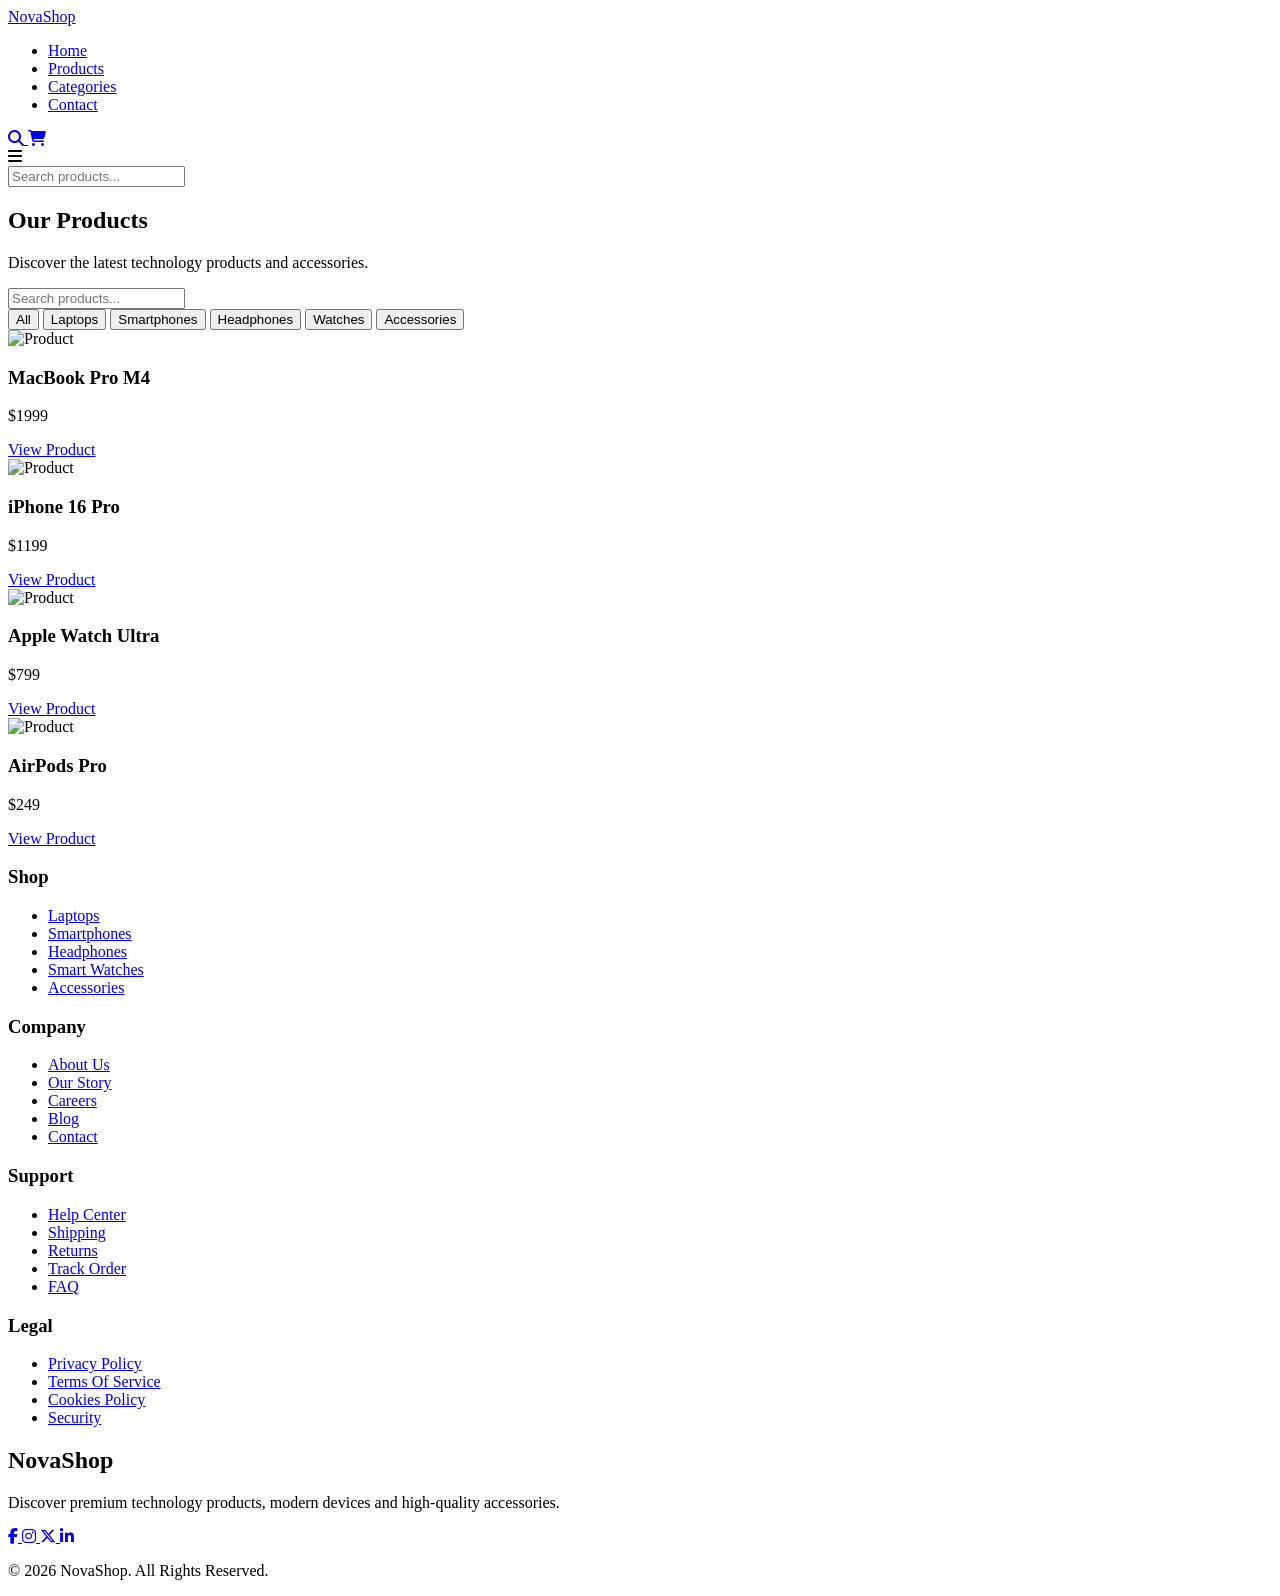
==== products.html @ c41ba429 "add page products" ====
<!DOCTYPE html>
<html lang="en">

<head>

    <meta charset="UTF-8">

    <meta name="viewport" content="width=device-width, initial-scale=1.0">

    <title>NovaShop | Premium Tech Store</title>

    <!-- Google Font -->

    <link rel="preconnect" href="https://fonts.googleapis.com">

    <link rel="preconnect" href="https://fonts.gstatic.com" crossorigin>

    <link href="https://fonts.googleapis.com/css2?family=Poppins:wght@300;400;500;600;700;800&display=swap" rel="stylesheet">

    <!-- Font Awesome -->

    <link rel="stylesheet" href="https://cdnjs.cloudflare.com/ajax/libs/font-awesome/6.7.2/css/all.min.css">

    <!-- Main CSS -->

    <link rel="stylesheet" href="assets/css/style.css">
    <link rel="stylesheet" href="assets/css/responsive.css">
    <link rel="stylesheet" href="assets/css/products.css">

</head>

<body>

    <header>

        

        <nav class="navbar container">

            <a href="index.html" class="logo">
                NovaShop
            </a>

            <!-- Desktop Navigation -->

            <ul class="nav-links">

                <li>
                    <a href="index.html">Home</a>
                </li>

                <li>
                    <a href="products.html">Products</a>
                </li>

                <li>
                    <a href="#">Categories</a>
                </li>

                <li>
                    <a href="#">Contact</a>
                </li>

                

            </ul>

            <!-- Desktop Icons -->

           <div class="nav-actions">

                <div class="nav-icons">

                    <a href="#" class="search-toggle">
                        <i class="fa-solid fa-magnifying-glass"></i>
                    </a>
                    
                    <a href="cart.html">
                        <i class="fa-solid fa-cart-shopping"></i>
                    </a>
                    
                    <div class="menu-toggle">
                        <i class="fa-solid fa-bars"></i>
                    </div>
                    
                </div>
            </div>

        </nav>

        <div class="search-box ">

            <input id="search-input" type="text" placeholder="Search products...">

        </div>

    </header>

    <div class="overlay"></div>



    <section class="page-banner">

        <div class="container">

            <h1>Our Products</h1>

            <p>
                Discover the latest technology products and accessories.
            </p>

        </div>

    </section>

    <section class="products-page">

        <div class="container">

            <div class="products-toolbar">

                <input
                    type="text"
                    placeholder="Search products...">

                <div class="category-filters">

                    <button class="active">All</button>

                    <button>Laptops</button>

                    <button>Smartphones</button>

                    <button>Headphones</button>

                    <button>Watches</button>

                    <button>Accessories</button>

                </div>

            </div>

            <div class="products-grid">

                <div class="product-card">

                    <img src="https://placehold.co/600x500" alt="Product">

                    <div class="product-info">

                        <h3>MacBook Pro M4</h3>

                        <p>$1999</p>

                        <a href="product-details.html" class="btn">
                            View Product
                        </a>

                    </div>

                </div>

                <div class="product-card">

                    <img src="https://placehold.co/600x500" alt="Product">

                    <div class="product-info">

                        <h3>iPhone 16 Pro</h3>

                        <p>$1199</p>

                        <a href="product-details.html" class="btn">
                            View Product
                        </a>

                    </div>

                </div>

                <div class="product-card">

                    <img src="https://placehold.co/600x500" alt="Product">

                    <div class="product-info">

                        <h3>Apple Watch Ultra</h3>

                        <p>$799</p>

                        <a href="product-details.html" class="btn">
                            View Product
                        </a>

                    </div>

                </div>

                <div class="product-card">

                    <img src="https://placehold.co/600x500" alt="Product">

                    <div class="product-info">

                        <h3>AirPods Pro</h3>

                        <p>$249</p>

                        <a href="product-details.html" class="btn">
                            View Product
                        </a>

                    </div>

                </div>

            </div>

        </div>

    </section>





    





    <footer class="footer">

        <div class="container">

            <div class="footer-container">

                <div class="footer-column">

                    <h3>Shop</h3>

                    <ul>

                        <li><a href="#">Laptops</a></li>

                        <li><a href="#">Smartphones</a></li>

                        <li><a href="#">Headphones</a></li>

                        <li><a href="#">Smart Watches</a></li>

                        <li><a href="#">Accessories</a></li>

                    </ul>

                </div>

                <div class="footer-column">

                    <h3>Company</h3>

                    <ul>

                        <li><a href="about.html">About Us</a></li>

                        <li><a href="#">Our Story</a></li>

                        <li><a href="#">Careers</a></li>

                        <li><a href="#">Blog</a></li>

                        <li><a href="contact.html">Contact</a></li>

                    </ul>

                </div>

                <div class="footer-column">

                    <h3>Support</h3>

                    <ul>

                        <li><a href="#">Help Center</a></li>

                        <li><a href="#">Shipping</a></li>

                        <li><a href="#">Returns</a></li>

                        <li><a href="#">Track Order</a></li>

                        <li><a href="#">FAQ</a></li>

                    </ul>

                </div>

                <div class="footer-column">

                    <h3>Legal</h3>

                    <ul>

                        <li><a href="#">Privacy Policy</a></li>

                        <li><a href="#">Terms Of Service</a></li>

                        <li><a href="#">Cookies Policy</a></li>

                        <li><a href="#">Security</a></li>

                    </ul>

                </div>

                <div class="footer-column footer-brand">

                    <h2>NovaShop</h2>

                    <p>
                        Discover premium technology products,
                        modern devices and high-quality accessories.
                    </p>

                    <div class="social-icons">

                        <a href="#">
                            <i class="fa-brands fa-facebook-f"></i>
                        </a>

                        <a href="#">
                            <i class="fa-brands fa-instagram"></i>
                        </a>

                        <a href="#">
                            <i class="fa-brands fa-x-twitter"></i>
                        </a>

                        <a href="#">
                            <i class="fa-brands fa-linkedin-in"></i>
                        </a>

                    </div>

                </div>

            </div>

            <div class="footer-bottom">

                <p>
                    © 2026 NovaShop. All Rights Reserved.
                </p>

            </div>

        </div>

    </footer>

    <script src="assets/js/main.js"></script>
</body>

</html>
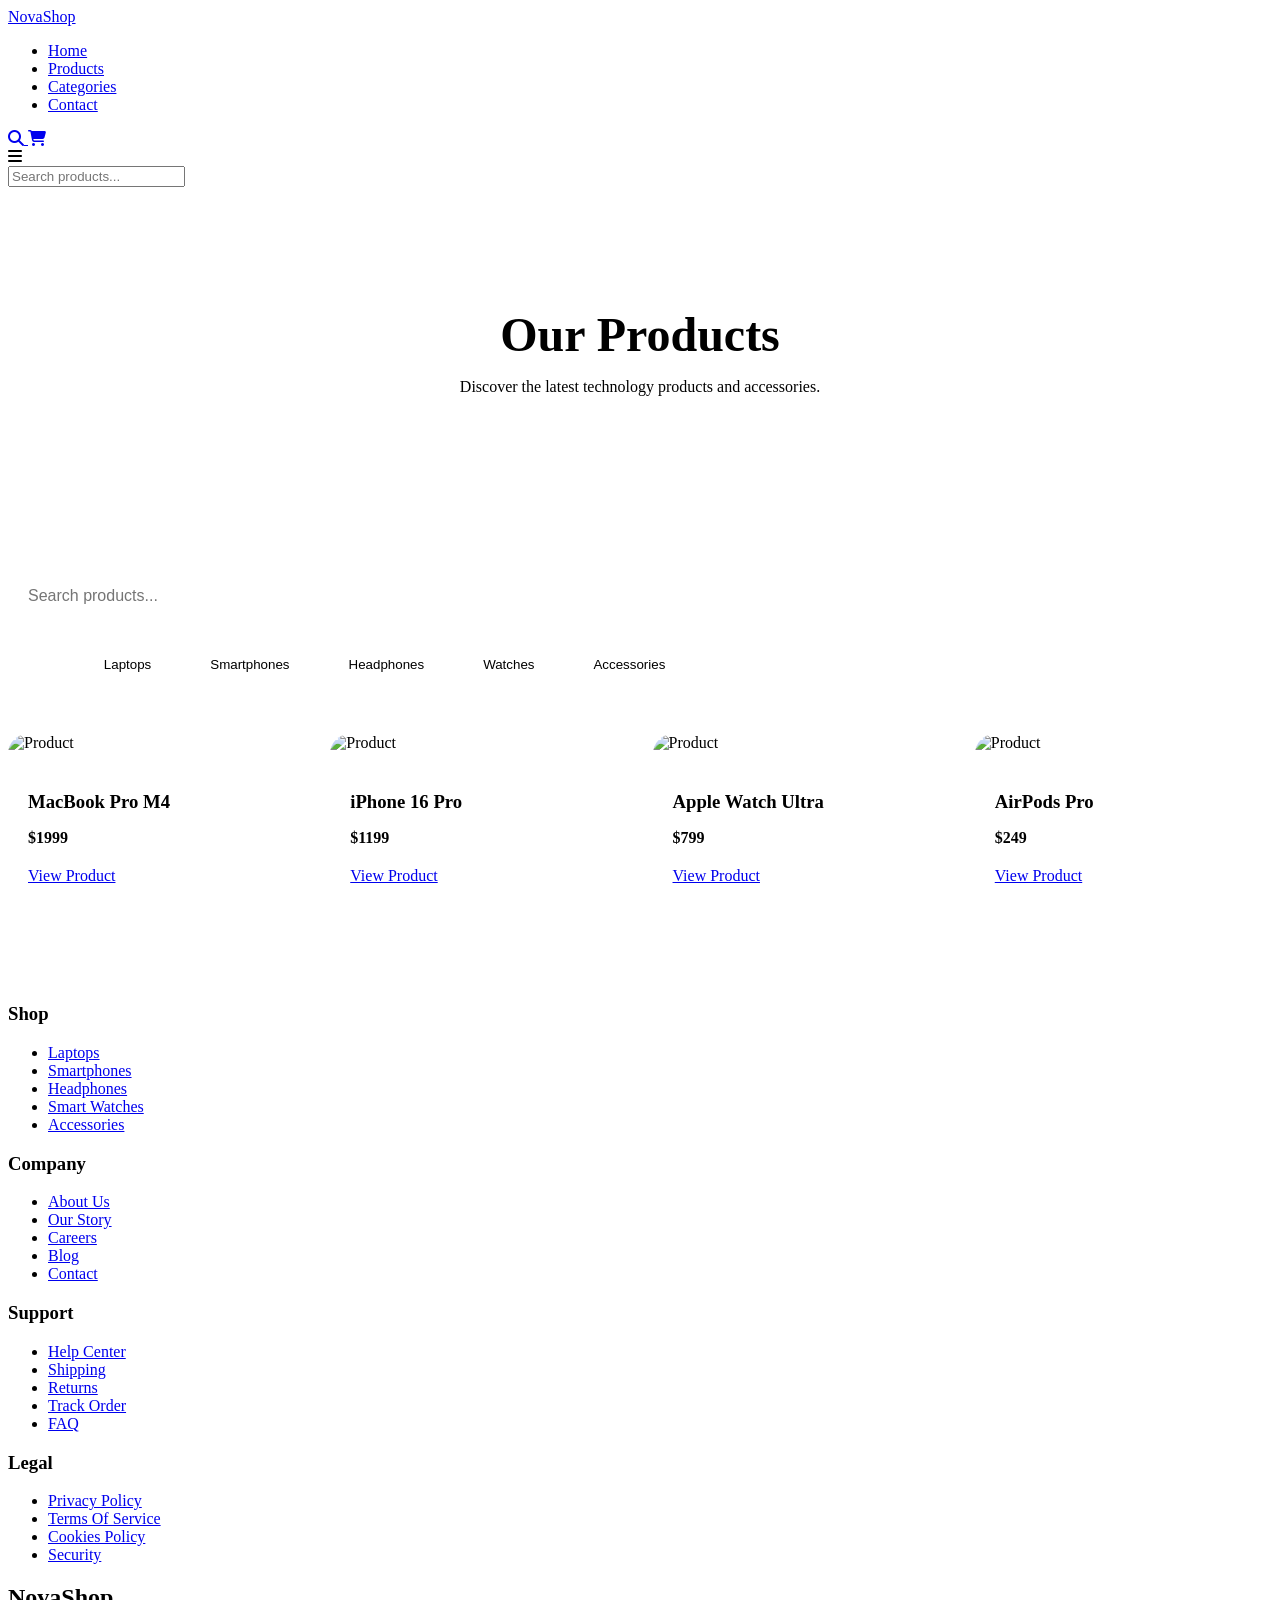
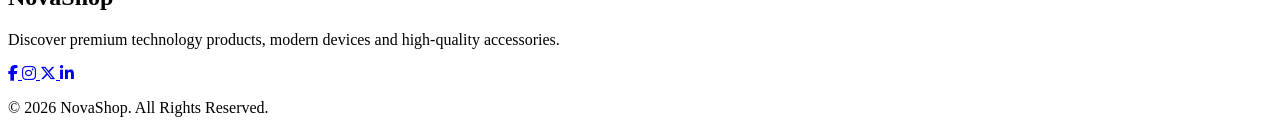
==== commit ff839422: "add data json" ====
--- a/products.html
+++ b/products.html
@@ -23,9 +23,9 @@
 
     <!-- Main CSS -->
 
+    <link rel="stylesheet" href="assets/css/products.css">
     <link rel="stylesheet" href="assets/css/style.css">
     <link rel="stylesheet" href="assets/css/responsive.css">
-    <link rel="stylesheet" href="assets/css/products.css">
 
 </head>
 
--- a/assets/css/products.css
+++ b/assets/css/products.css
@@ -0,0 +1,175 @@
+/* PAGE BANNER */
+
+.page-banner {
+
+    padding: 80px 0;
+
+    text-align: center;
+
+    background-color: var(--white-color);
+
+    border-bottom: 1px solid var(--border-color);
+}
+
+.page-banner h1 {
+
+    font-size: 3rem;
+
+    margin-bottom: 15px;
+}
+
+.page-banner p {
+
+    color: var(--gray-color);
+}
+
+
+/* PRODUCTS PAGE */
+
+.products-page {
+
+    padding: 80px 0;
+}
+
+
+/* TOOLBAR */
+
+.products-toolbar {
+
+    margin-bottom: 50px;
+}
+
+.products-toolbar input {
+
+    width: 100%;
+
+    padding: 15px 20px;
+
+    border: 1px solid var(--border-color);
+
+    border-radius: 12px;
+
+    outline: none;
+
+    margin-bottom: 25px;
+
+    font-size: 1rem;
+}
+
+
+/* CATEGORY FILTERS */
+
+.category-filters {
+
+    display: flex;
+
+    flex-wrap: wrap;
+
+    gap: 15px;
+}
+
+.category-filters button {
+
+    padding: 12px 22px;
+
+    border: none;
+
+    border-radius: 50px;
+
+    background-color: var(--white-color);
+
+    border: 1px solid var(--border-color);
+
+    cursor: pointer;
+
+    transition: var(--transition);
+}
+
+.category-filters button:hover {
+
+    background-color: var(--primary-color);
+
+    color: white;
+}
+
+.category-filters .active {
+
+    background-color: var(--primary-color);
+
+    color: white;
+}
+
+
+/* PRODUCTS GRID */
+
+.products-grid {
+
+    display: grid;
+
+    grid-template-columns: repeat(4, 1fr);
+
+    gap: 25px;
+}
+
+
+/* PRODUCT CARD */
+
+.product-card {
+
+    background-color: var(--white-color);
+
+    border-radius: 20px;
+
+    overflow: hidden;
+
+    border: 1px solid var(--border-color);
+
+    transition: var(--transition);
+}
+
+.product-card:hover {
+
+    transform: translateY(-10px);
+}
+
+.product-card img {
+
+    width: 100%;
+
+    height: 250px;
+
+    object-fit: cover;
+
+    transition: 0.4s;
+}
+
+.product-card:hover img {
+
+    transform: scale(1.05);
+}
+
+.product-info {
+
+    padding: 20px;
+}
+
+.product-info h3 {
+
+    margin-bottom: 10px;
+}
+
+.product-info p {
+
+    color: var(--primary-color);
+
+    font-weight: 600;
+
+    margin-bottom: 20px;
+}
+
+.product-info .btn {
+
+    width: 100%;
+
+    text-align: center;
+}
--- a/assets/css/responsive.css
+++ b/assets/css/responsive.css
@@ -0,0 +1,272 @@
+
+
+/* TABLET*/
+
+@media (max-width: 992px) {
+
+    .hero-content {
+
+        flex-direction: column;
+
+        text-align: center;
+    }
+
+    .hero-text h1 {
+
+        font-size: 3rem;
+    }
+
+    .categories-container {
+
+        grid-template-columns: repeat(3, 1fr);
+    }
+
+    .products-grid {
+
+        grid-template-columns: repeat(2, 1fr);
+    }
+
+    .features-grid {
+
+        grid-template-columns: repeat(2, 1fr);
+    }
+
+    .footer-container {
+
+        grid-template-columns: repeat(2, 1fr);
+    }
+
+
+    /* product page  */
+
+   .products-grid {
+
+        grid-template-columns: repeat(2, 1fr);
+    }
+
+}
+
+
+/* MOBILE */
+
+@media (max-width: 768px) {
+
+    .overlay.active {
+
+        opacity: 1;
+
+        visibility: visible;
+    }
+
+    .navbar {
+
+        position: relative;
+
+        flex-wrap: wrap;
+
+         display: flex;
+
+        justify-content: space-between;
+
+        align-items: center;
+    }
+
+    .nav-actions {
+
+        display: flex;
+
+        align-items: center;
+
+        gap: 20px;
+    }
+
+    .nav-actions a,
+    .menu-toggle {
+
+        color: var(--secondary-color);
+
+        font-size: 1.4rem;
+
+        cursor: pointer;
+    }
+
+
+    
+
+
+    .menu-toggle {
+
+        display: block;
+
+        position: relative;
+
+        z-index: 1100;
+    }
+
+
+    /* Sidebar */
+
+    .nav-links {
+
+        position: fixed;
+
+        top: 0;
+
+        right: -300px;
+
+        width: 300px;
+
+        height: 100vh;
+
+        background-color: var(--white-color);
+
+        display: flex;
+
+        flex-direction: column;
+
+        align-items: flex-start;
+        
+
+        justify-content: flex-start;
+
+        padding-top: 100px;
+        padding-left: 70px;
+
+        gap: 40px;
+
+        transition: 0.4s;
+
+        z-index: 1000;
+
+        box-shadow: -5px 0 20px rgba(0,0,0,0.1);
+    }
+
+    .nav-links li {
+
+        width: 100%;
+    }
+
+    .nav-links a {
+
+        font-size: 1.1rem;
+
+        font-weight: 500;
+    }
+
+     
+
+    .nav-links.active {
+
+        right: 0;
+    }
+
+
+    .nav-icons {
+
+        display: flex;
+
+        gap: 20px;
+
+        width: 100%;
+
+        justify-content: center;
+
+        margin-top: 20px;
+    }
+
+
+    .nav-icons.active {
+
+        display: flex;
+    }
+
+    .mobile-icons {
+
+        display: flex;
+
+        gap: 25px;
+
+        margin-top: 50px;
+
+        padding-top: 30px;
+
+        border-top: 1px solid #e5e7eb;
+    }
+
+    .mobile-icons a {
+
+        font-size: 1.3rem;
+
+        color: var(--dark-color);
+    }
+
+    .hero {
+
+        padding: 60px 0;
+    }
+
+    .hero-text h1 {
+
+        font-size: 2.3rem;
+    }
+
+    .categories-container {
+
+        grid-template-columns: 1fr;
+    }
+
+    .products-grid {
+
+        grid-template-columns: 1fr;
+    }
+
+    .features-grid {
+
+        grid-template-columns: 1fr;
+    }
+
+    .newsletter-content {
+
+        padding: 40px 20px;
+    }
+
+    .newsletter-content form {
+
+        flex-direction: column;
+    }
+
+    .newsletter-content input {
+
+        width: 100%;
+    }
+
+    .footer-container {
+
+        grid-template-columns: 1fr;
+
+        text-align: center;
+    }
+
+    .social-icons {
+
+        justify-content: center;
+    }
+
+    /* product page  */
+
+     .page-banner h1 {
+
+        font-size: 2.2rem;
+    }
+
+    .products-grid {
+
+        grid-template-columns: 1fr;
+    }
+
+    .category-filters {
+
+        justify-content: center;
+    }
+
+}
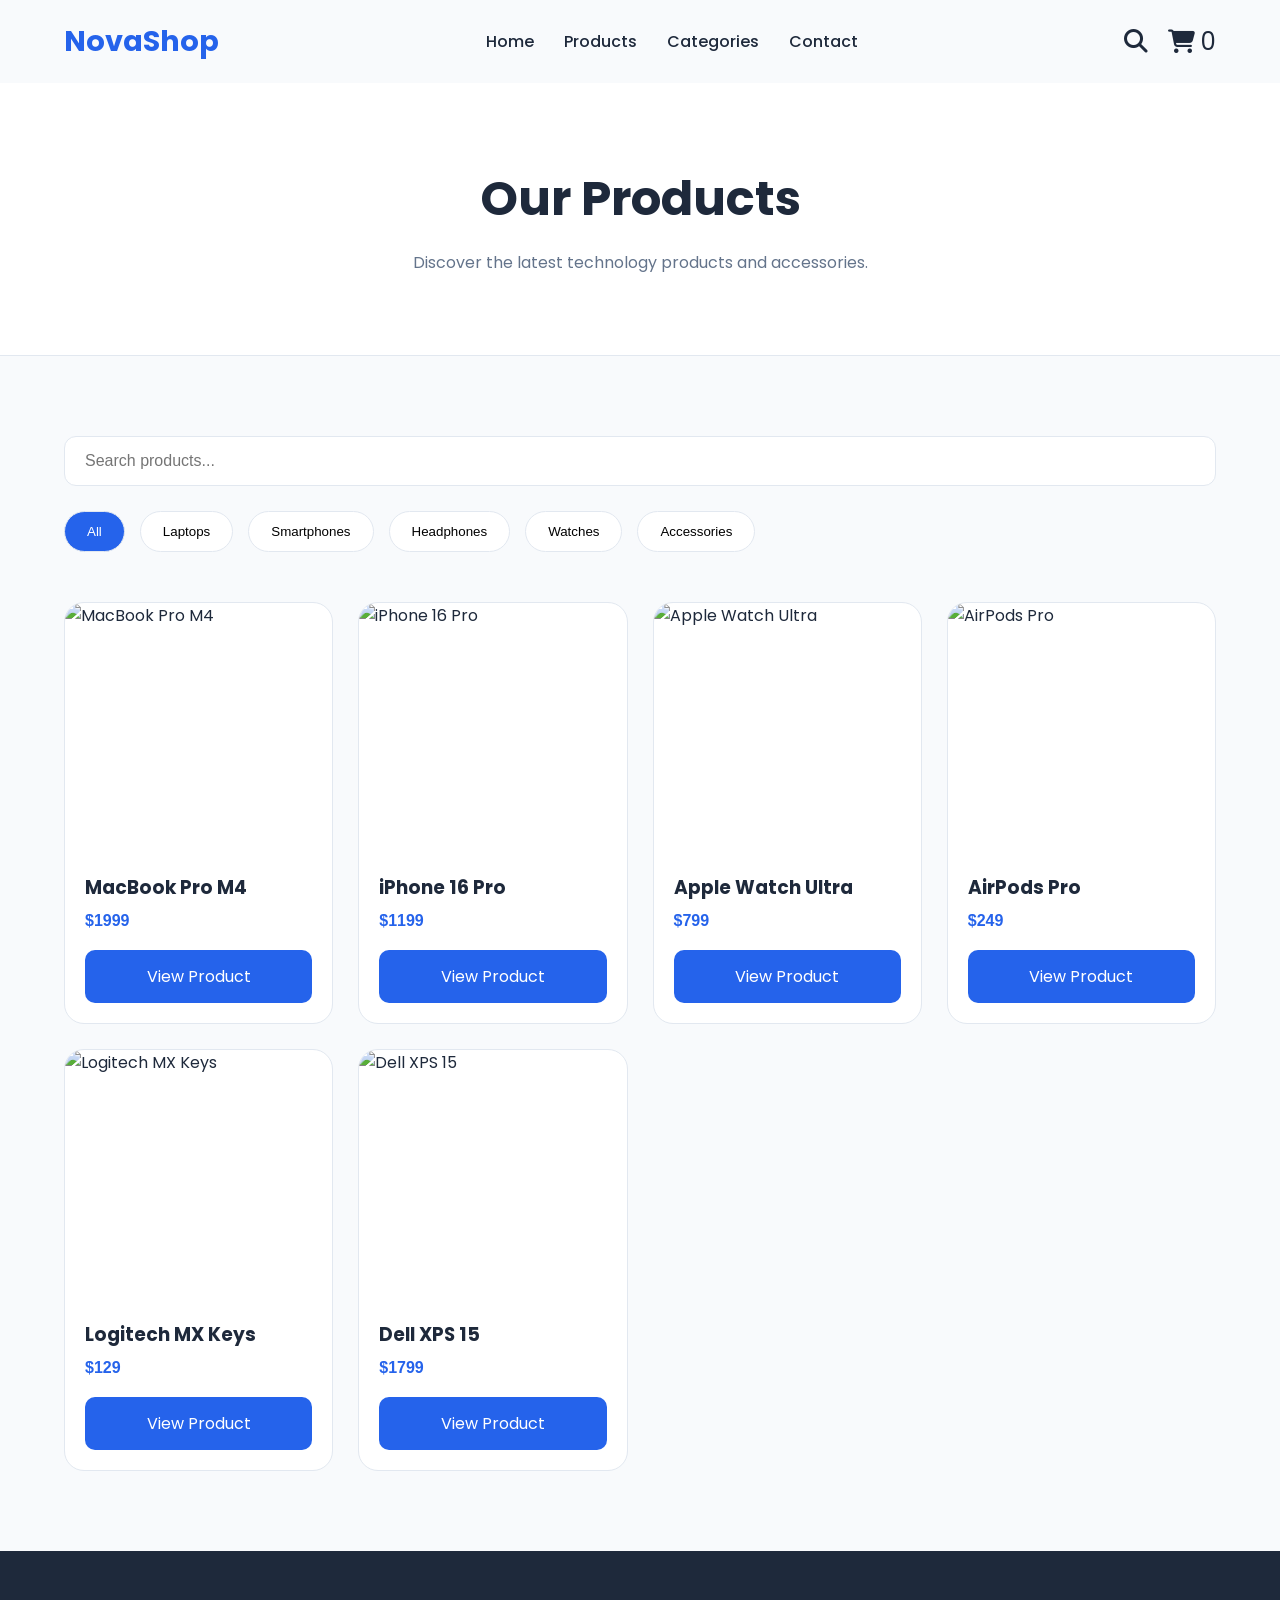
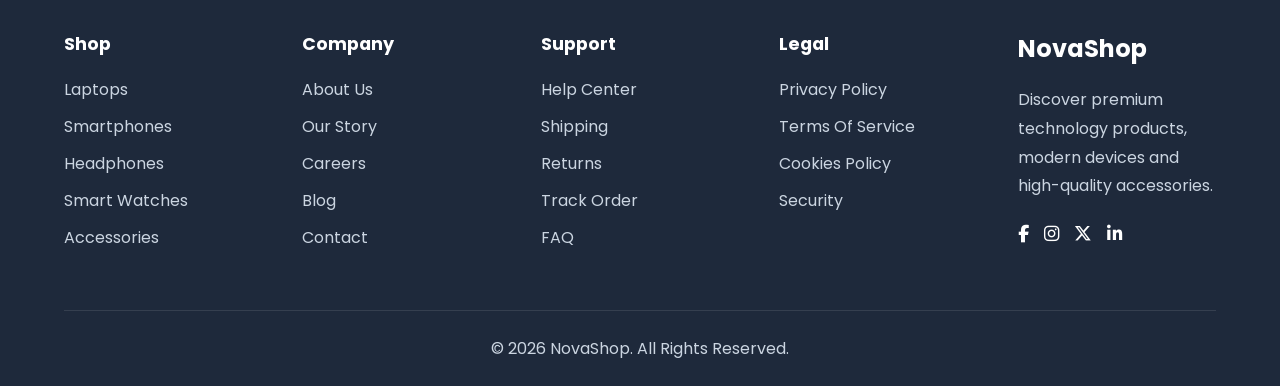
==== commit de36f796: "Improve product pages and filtering" ====
--- a/products.html
+++ b/products.html
@@ -8,6 +8,8 @@
     <meta name="viewport" content="width=device-width, initial-scale=1.0">
 
     <title>NovaShop | Premium Tech Store</title>
+
+    <meta name="description" content="Browse our catalog of premium tech products, including high-performance laptops, smartphones, smartwatches, and premium accessories.">
 
     <!-- Google Font -->
 
@@ -41,7 +43,7 @@
                 NovaShop
             </a>
 
-            <!-- Desktop Navigation -->
+             <!-- Desktop Navigation -->
 
             <ul class="nav-links">
 
@@ -54,11 +56,11 @@
                 </li>
 
                 <li>
-                    <a href="#">Categories</a>
+                    <a href="products.html">Categories</a>
                 </li>
 
                 <li>
-                    <a href="#">Contact</a>
+                    <a href="contact.html">Contact</a>
                 </li>
 
                 
@@ -75,8 +77,9 @@
                         <i class="fa-solid fa-magnifying-glass"></i>
                     </a>
                     
-                    <a href="cart.html">
+                    <a href="cart.html" class="cart-icon-wrapper">
                         <i class="fa-solid fa-cart-shopping"></i>
+                        <span class="cart-count hidden">0</span>
                     </a>
                     
                     <div class="menu-toggle">
@@ -121,100 +124,30 @@
             <div class="products-toolbar">
 
                 <input
+                    id="toolbar-search-input"
                     type="text"
                     placeholder="Search products...">
 
                 <div class="category-filters">
 
-                    <button class="active">All</button>
-
-                    <button>Laptops</button>
-
-                    <button>Smartphones</button>
-
-                    <button>Headphones</button>
-
-                    <button>Watches</button>
-
-                    <button>Accessories</button>
-
-                </div>
-
-            </div>
-
-            <div class="products-grid">
-
-                <div class="product-card">
-
-                    <img src="https://placehold.co/600x500" alt="Product">
-
-                    <div class="product-info">
-
-                        <h3>MacBook Pro M4</h3>
-
-                        <p>$1999</p>
-
-                        <a href="product-details.html" class="btn">
-                            View Product
-                        </a>
-
-                    </div>
-
-                </div>
-
-                <div class="product-card">
-
-                    <img src="https://placehold.co/600x500" alt="Product">
-
-                    <div class="product-info">
-
-                        <h3>iPhone 16 Pro</h3>
-
-                        <p>$1199</p>
-
-                        <a href="product-details.html" class="btn">
-                            View Product
-                        </a>
-
-                    </div>
-
-                </div>
-
-                <div class="product-card">
-
-                    <img src="https://placehold.co/600x500" alt="Product">
-
-                    <div class="product-info">
-
-                        <h3>Apple Watch Ultra</h3>
-
-                        <p>$799</p>
-
-                        <a href="product-details.html" class="btn">
-                            View Product
-                        </a>
-
-                    </div>
-
-                </div>
-
-                <div class="product-card">
-
-                    <img src="https://placehold.co/600x500" alt="Product">
-
-                    <div class="product-info">
-
-                        <h3>AirPods Pro</h3>
-
-                        <p>$249</p>
-
-                        <a href="product-details.html" class="btn">
-                            View Product
-                        </a>
-
-                    </div>
-
-                </div>
+                    <button class="active" data-category="All">All</button>
+
+                    <button data-category="Laptops">Laptops</button>
+
+                    <button data-category="Smartphones">Smartphones</button>
+
+                    <button data-category="Headphones">Headphones</button>
+
+                    <button data-category="Watches">Watches</button>
+
+                    <button data-category="Accessories">Accessories</button>
+
+                </div>
+
+            </div>
+
+            <div class="products-grid" id="products-grid">
+
 
             </div>
 
@@ -244,15 +177,15 @@
 
                     <ul>
 
-                        <li><a href="#">Laptops</a></li>
-
-                        <li><a href="#">Smartphones</a></li>
-
-                        <li><a href="#">Headphones</a></li>
-
-                        <li><a href="#">Smart Watches</a></li>
-
-                        <li><a href="#">Accessories</a></li>
+                        <li><a href="products.html?category=Laptops">Laptops</a></li>
+
+                        <li><a href="products.html?category=Smartphones">Smartphones</a></li>
+
+                        <li><a href="products.html?category=Headphones">Headphones</a></li>
+
+                        <li><a href="products.html?category=Watches">Smart Watches</a></li>
+
+                        <li><a href="products.html?category=Accessories">Accessories</a></li>
 
                     </ul>
 
@@ -361,7 +294,10 @@
 
     </footer>
 
+
+
+     <script src="assets/js/search.js"></script>
+    <script src="assets/js/products.js"></script>
     <script src="assets/js/main.js"></script>
 </body>
-
 </html>
--- a/assets/css/products.css
+++ b/assets/css/products.css
@@ -1,175 +1,102 @@
-/* PAGE BANNER */
-
-.page-banner {
-
-    padding: 80px 0;
-
-    text-align: center;
-
-    background-color: var(--white-color);
-
-    border-bottom: 1px solid var(--border-color);
-}
-
-.page-banner h1 {
-
-    font-size: 3rem;
-
-    margin-bottom: 15px;
-}
-
-.page-banner p {
-
-    color: var(--gray-color);
-}
-
-
-/* PRODUCTS PAGE */
-
-.products-page {
-
-    padding: 80px 0;
-}
-
-
-/* TOOLBAR */
-
-.products-toolbar {
-
-    margin-bottom: 50px;
-}
-
-.products-toolbar input {
-
-    width: 100%;
-
-    padding: 15px 20px;
-
-    border: 1px solid var(--border-color);
-
-    border-radius: 12px;
-
-    outline: none;
-
-    margin-bottom: 25px;
-
-    font-size: 1rem;
-}
-
-
-/* CATEGORY FILTERS */
-
-.category-filters {
-
-    display: flex;
-
-    flex-wrap: wrap;
-
-    gap: 15px;
-}
-
-.category-filters button {
-
-    padding: 12px 22px;
-
-    border: none;
-
-    border-radius: 50px;
-
-    background-color: var(--white-color);
-
-    border: 1px solid var(--border-color);
-
-    cursor: pointer;
-
-    transition: var(--transition);
-}
-
-.category-filters button:hover {
-
-    background-color: var(--primary-color);
-
-    color: white;
-}
-
-.category-filters .active {
-
-    background-color: var(--primary-color);
-
-    color: white;
-}
-
-
-/* PRODUCTS GRID */
-
-.products-grid {
-
-    display: grid;
-
-    grid-template-columns: repeat(4, 1fr);
-
-    gap: 25px;
-}
-
-
-/* PRODUCT CARD */
-
-.product-card {
-
-    background-color: var(--white-color);
-
-    border-radius: 20px;
-
-    overflow: hidden;
-
-    border: 1px solid var(--border-color);
-
-    transition: var(--transition);
-}
-
-.product-card:hover {
-
-    transform: translateY(-10px);
-}
-
-.product-card img {
-
-    width: 100%;
-
-    height: 250px;
-
-    object-fit: cover;
-
-    transition: 0.4s;
-}
-
-.product-card:hover img {
-
-    transform: scale(1.05);
-}
-
-.product-info {
-
-    padding: 20px;
-}
-
-.product-info h3 {
-
-    margin-bottom: 10px;
-}
-
-.product-info p {
-
-    color: var(--primary-color);
-
-    font-weight: 600;
-
-    margin-bottom: 20px;
-}
-
-.product-info .btn {
-
-    width: 100%;
-
-    text-align: center;
-}+/* PAGE BANNER */
+
+.page-banner {
+
+    padding: 80px 0;
+
+    text-align: center;
+
+    background-color: var(--white-color);
+
+    border-bottom: 1px solid var(--border-color);
+}
+
+.page-banner h1 {
+
+    font-size: 3rem;
+
+    margin-bottom: 15px;
+}
+
+.page-banner p {
+
+    color: var(--gray-color);
+}
+
+
+/* PRODUCTS PAGE */
+
+.products-page {
+
+    padding: 80px 0;
+}
+
+
+/* TOOLBAR */
+
+.products-toolbar {
+
+    margin-bottom: 50px;
+}
+
+.products-toolbar input {
+
+    width: 100%;
+
+    padding: 15px 20px;
+
+    border: 1px solid var(--border-color);
+
+    border-radius: 12px;
+
+    outline: none;
+
+    margin-bottom: 25px;
+
+    font-size: 1rem;
+}
+
+
+/* CATEGORY FILTERS */
+
+.category-filters {
+
+    display: flex;
+
+    flex-wrap: wrap;
+
+    gap: 15px;
+}
+
+.category-filters button {
+
+    padding: 12px 22px;
+
+    border: none;
+
+    border-radius: 50px;
+
+    background-color: var(--white-color);
+
+    border: 1px solid var(--border-color);
+
+    cursor: pointer;
+
+    transition: var(--transition);
+}
+
+.category-filters button:hover {
+
+    background-color: var(--primary-color);
+
+    color: white;
+}
+
+.category-filters .active {
+
+    background-color: var(--primary-color);
+
+    color: white;
+}
+
+
--- a/assets/css/style.css
+++ b/assets/css/style.css
@@ -0,0 +1,795 @@
+   /* RESET */
+
+
+* {
+    margin: 0;
+    padding: 0;
+    box-sizing: border-box;
+}
+
+
+   /* ROOT VARIABLES */
+
+:root {
+
+    --primary-color: #2563eb;
+
+    --secondary-color: #1e293b;
+
+    --background-color: #f8fafc;
+
+    --white-color: #ffffff;
+
+    --gray-color: #64748b;
+
+    --border-color: #e2e8f0;
+
+    --transition: 0.3s;
+}
+
+
+/* GLOBAL STYLES*/
+
+html {
+    scroll-behavior: smooth;
+}
+
+body {
+
+    font-family: "Poppins", sans-serif;
+
+    background-color: var(--background-color);
+
+    color: var(--secondary-color);
+}
+
+img {
+    max-width: 100%;
+    display: block;
+}
+
+a {
+    text-decoration: none;
+}
+
+ul {
+    list-style: none;
+}
+
+
+/* REUSABLE CLASSES */
+
+.container {
+
+    width: 90%;
+
+    max-width: 1200px;
+
+    margin: 0 auto;
+}
+
+
+.btn {
+
+    display: inline-block;
+
+    padding: 14px 28px;
+
+    background-color: var(--primary-color);
+
+    color: var(--white-color);
+
+    border-radius: 10px;
+
+    transition: var(--transition);
+    
+}
+
+.btn:hover {
+
+    transform: translateY(-3px);
+}
+
+
+
+
+
+/*  HEADER*/
+
+.header {
+
+    background-color: var(--white-color);
+
+    border-bottom: 1px solid var(--border-color);
+}
+
+
+.overlay {
+
+    position: fixed;
+
+    top: 0;
+
+    left: 0;
+
+    width: 100%;
+
+    height: 100vh;
+
+    background: rgba(0,0,0,0.4);
+
+    opacity: 0;
+
+    visibility: hidden;
+
+    transition: 0.4s;
+
+    z-index: 999;
+}
+
+/*  NAVBAR */
+
+.navbar {
+
+    display: flex;
+
+    justify-content: space-between;
+
+    align-items: center;
+
+    padding: 20px 0;
+}
+
+
+.logo {
+
+    font-size: 1.8rem;
+
+    font-weight: 700;
+
+    color: var(--primary-color);
+}
+
+
+.nav-links {
+
+    display: flex;
+
+    gap: 30px;
+}
+
+
+.nav-links a {
+
+    color: var(--secondary-color);
+
+    font-weight: 500;
+
+    transition: var(--transition);
+}
+
+
+.nav-links a:hover {
+
+    color: var(--primary-color);
+}
+
+
+.nav-icons {
+
+    display: flex;
+
+    gap: 20px;
+}
+
+
+.menu-toggle {
+
+    display: none;
+
+    font-size: 1.5rem;
+
+    cursor: pointer;
+}
+
+
+.nav-icons a {
+
+    color: var(--secondary-color);
+
+    font-size: 1.5rem;
+
+    transition: var(--transition);
+}
+
+
+.nav-icons a:hover {
+
+    color: var(--primary-color);
+}
+
+.mobile-icons {
+
+    display: none;
+}
+
+
+
+.search-box {
+
+    display: none;
+
+    padding: 20px 0;
+
+    animation: searchDrop 0.3s ease;
+
+     width: 100%;
+}
+
+@keyframes searchDrop {
+
+    from {
+
+        opacity: 0;
+
+        transform: translateY(-10px);
+    }
+
+    to {
+
+        opacity: 1;
+
+        transform: translateY(0);
+    }
+}
+
+
+.search-box.active {
+
+     display: flex;
+
+    justify-content: center;
+
+    padding: 20px 0;
+}
+
+
+.search-box input {
+
+    width: 100%;
+
+    max-width: 600px;
+
+    padding: 15px 20px;
+
+    border: 1px solid var(--border-color);
+
+    border-radius: 10px;
+
+     box-shadow: 0 5px 15px rgba(0,0,0,0.08);
+
+    font-size: 1rem;
+
+    outline: none;
+}
+
+
+/* Hero  */
+
+
+
+
+
+.hero {
+
+    padding: 80px 0;
+}
+
+
+.hero-content {
+
+    display: flex;
+
+    align-items: center;
+
+    justify-content: space-between;
+
+    gap: 60px;
+}
+
+
+.hero-text {
+
+    flex: 1;
+}
+
+
+.hero-subtitle {
+
+    color: var(--primary-color);
+
+    font-weight: 600;
+}
+
+
+.hero-text h1 {
+
+    font-size: 4rem;
+
+    line-height: 1.2;
+
+    margin: 20px 0;
+}
+
+
+.hero-text p {
+
+    color: var(--gray-color);
+
+    line-height: 1.8;
+
+    margin-bottom: 30px;
+}
+
+
+.hero-image {
+
+    flex: 1;
+}
+
+
+.hero-image img {
+
+    width: 100%;
+}
+
+
+/*SECTION TITLE */
+
+.section-title {
+
+    text-align: center;
+
+    margin-bottom: 50px;
+}
+
+.section-title h2 {
+
+    font-size: 2.5rem;
+
+    margin-bottom: 15px;
+}
+
+.section-title p {
+
+    color: var(--gray-color);
+}
+
+
+/* CATEGORIES*/
+
+.categories {
+
+    padding: 80px 0;
+}
+
+.categories-container {
+
+    display: grid;
+
+    grid-template-columns: repeat(5, 1fr);
+
+    gap: 20px;
+}
+
+.category-card {
+
+    background-color: var(--white-color);
+
+    padding: 30px 20px;
+
+    text-align: center;
+
+    border-radius: 15px;
+
+    border: 1px solid var(--border-color);
+
+    transition: var(--transition);
+
+    cursor: pointer;
+}
+
+.category-card:hover {
+
+    transform: translateY(-8px);
+}
+
+.category-card i {
+
+    font-size: 2.5rem;
+
+    color: var(--primary-color);
+
+    margin-bottom: 20px;
+}
+
+.category-card h3 {
+
+    font-size: 1rem;
+}
+
+
+
+
+
+/* FEATURED PRODUCTS*/
+
+.featured-products {
+
+    padding: 80px 0;
+}
+
+.products-grid {
+
+    display: grid;
+
+    grid-template-columns: repeat(4, 1fr);
+
+    gap: 25px;
+}
+
+.product-card {
+
+    background-color: var(--white-color);
+
+    border-radius: 20px;
+
+    overflow: hidden;
+
+    border: 1px solid var(--border-color);
+
+    transition: var(--transition);
+}
+
+.product-card:hover {
+
+    transform: translateY(-10px);
+}
+
+.product-card img {
+
+    width: 100%;
+
+    height: 250px;
+
+    object-fit: cover;
+}
+
+.product-info {
+
+    padding: 20px;
+}
+
+.product-info h3 {
+
+    margin-bottom: 10px;
+}
+
+.product-info p {
+
+    color: var(--primary-color);
+
+    font-weight: 600;
+
+    margin-bottom: 20px;
+}
+
+.product-info .btn {
+
+    width: 100%;
+
+    text-align: center;
+}
+
+
+
+/* FEATURES */
+
+.features {
+
+    padding: 80px 0;
+}
+
+.features-grid {
+
+    display: grid;
+
+    grid-template-columns: repeat(4, 1fr);
+
+    gap: 25px;
+}
+
+.feature-card {
+
+    background-color: var(--white-color);
+
+    border: 1px solid var(--border-color);
+
+    border-radius: 20px;
+
+    padding: 30px;
+
+    text-align: center;
+
+    transition: var(--transition);
+}
+
+.feature-card:hover {
+
+    transform: translateY(-10px);
+}
+
+.feature-card i {
+
+    font-size: 2.5rem;
+
+    color: var(--primary-color);
+
+    margin-bottom: 20px;
+}
+
+.feature-card h3 {
+
+    margin-bottom: 15px;
+}
+
+.feature-card p {
+
+    color: var(--gray-color);
+
+    line-height: 1.8;
+}
+
+
+
+/* NEWSLETTER */
+
+.newsletter {
+
+    padding: 80px 0;
+}
+
+.newsletter-content {
+
+    background-color: var(--primary-color);
+
+    color: white;
+
+    text-align: center;
+
+    padding: 60px;
+
+    border-radius: 25px;
+}
+
+.newsletter-content h2 {
+
+    font-size: 2.5rem;
+
+    margin-bottom: 15px;
+}
+
+.newsletter-content p {
+
+    margin-bottom: 30px;
+}
+
+.newsletter-content form {
+
+    display: flex;
+
+    justify-content: center;
+
+    gap: 15px;
+}
+
+.newsletter-content input {
+
+    width: 400px;
+
+    padding: 15px;
+
+    border: none;
+
+    border-radius: 10px;
+}
+
+.newsletter-content .btn {
+
+     background-color: var(--secondary-color);
+
+    color: white;
+    border: none;
+}
+.newsletter-content .btn:hover {
+
+    opacity: 0.9;
+}
+
+
+
+/* FOOTER*/
+
+.footer {
+
+    background-color: var(--secondary-color);
+
+    color: white;
+
+    padding-top: 80px;
+}
+
+
+.footer-container {
+
+    display: grid;
+
+    grid-template-columns: repeat(5, 1fr);
+
+    gap: 40px;
+}
+
+
+.footer-column h3 {
+
+    margin-bottom: 20px;
+
+    font-size: 1.1rem;
+}
+
+
+.footer-column ul {
+
+    display: flex;
+
+    flex-direction: column;
+
+    gap: 12px;
+}
+
+
+.footer-column a {
+
+    color: #cbd5e1;
+
+    transition: var(--transition);
+}
+
+
+.footer-column a:hover {
+
+    color: white;
+}
+
+
+.footer-brand h2 {
+
+    color: white;
+
+    margin-bottom: 20px;
+}
+
+
+.footer-brand p {
+
+    color: #cbd5e1;
+
+    line-height: 1.8;
+
+    margin-bottom: 20px;
+}
+
+
+.social-icons {
+
+    display: flex;
+
+    gap: 15px;
+}
+
+
+.social-icons a {
+
+    color: white;
+
+    font-size: 1.1rem;
+
+    transition: var(--transition);
+}
+
+
+.social-icons a:hover {
+
+    color: var(--primary-color);
+}
+
+
+.footer-bottom {
+
+    margin-top: 60px;
+
+    padding: 25px 0;
+
+    border-top: 1px solid rgba(255,255,255,0.1);
+
+    text-align: center;
+}
+
+
+.footer-bottom p {
+
+    color: #cbd5e1;
+}
+
+.cart-page {
+
+    padding: 80px 0;
+}
+
+.cart-item {
+
+    display: flex;
+
+    align-items: center;
+
+    gap: 20px;
+
+    background: var(--white-color);
+
+    border: 1px solid var(--border-color);
+
+    border-radius: 15px;
+
+    padding: 20px;
+
+    margin-bottom: 20px;
+}
+
+.cart-item img {
+
+    width: 120px;
+
+    height: 120px;
+
+    object-fit: cover;
+
+    border-radius: 10px;
+}
+
+.cart-info {
+
+    flex: 1;
+}
+
+.cart-info h3 {
+
+    margin-bottom: 10px;
+}
+
+.cart-price {
+
+    color: var(--primary-color);
+
+    font-weight: 600;
+}
+
+.cart-total {
+
+    margin-top: 40px;
+
+    text-align: right;
+
+    font-size: 1.5rem;
+
+    font-weight: 700;
+}
--- a/assets/css/responsive.css
+++ b/assets/css/responsive.css
@@ -269,4 +269,16 @@
         justify-content: center;
     }
 
+
+     .product-details-content {
+
+        grid-template-columns: 1fr;
+
+        gap: 30px;
+    }
+
+    .product-details-info h1 {
+
+        font-size: 2rem;
+    }
 }
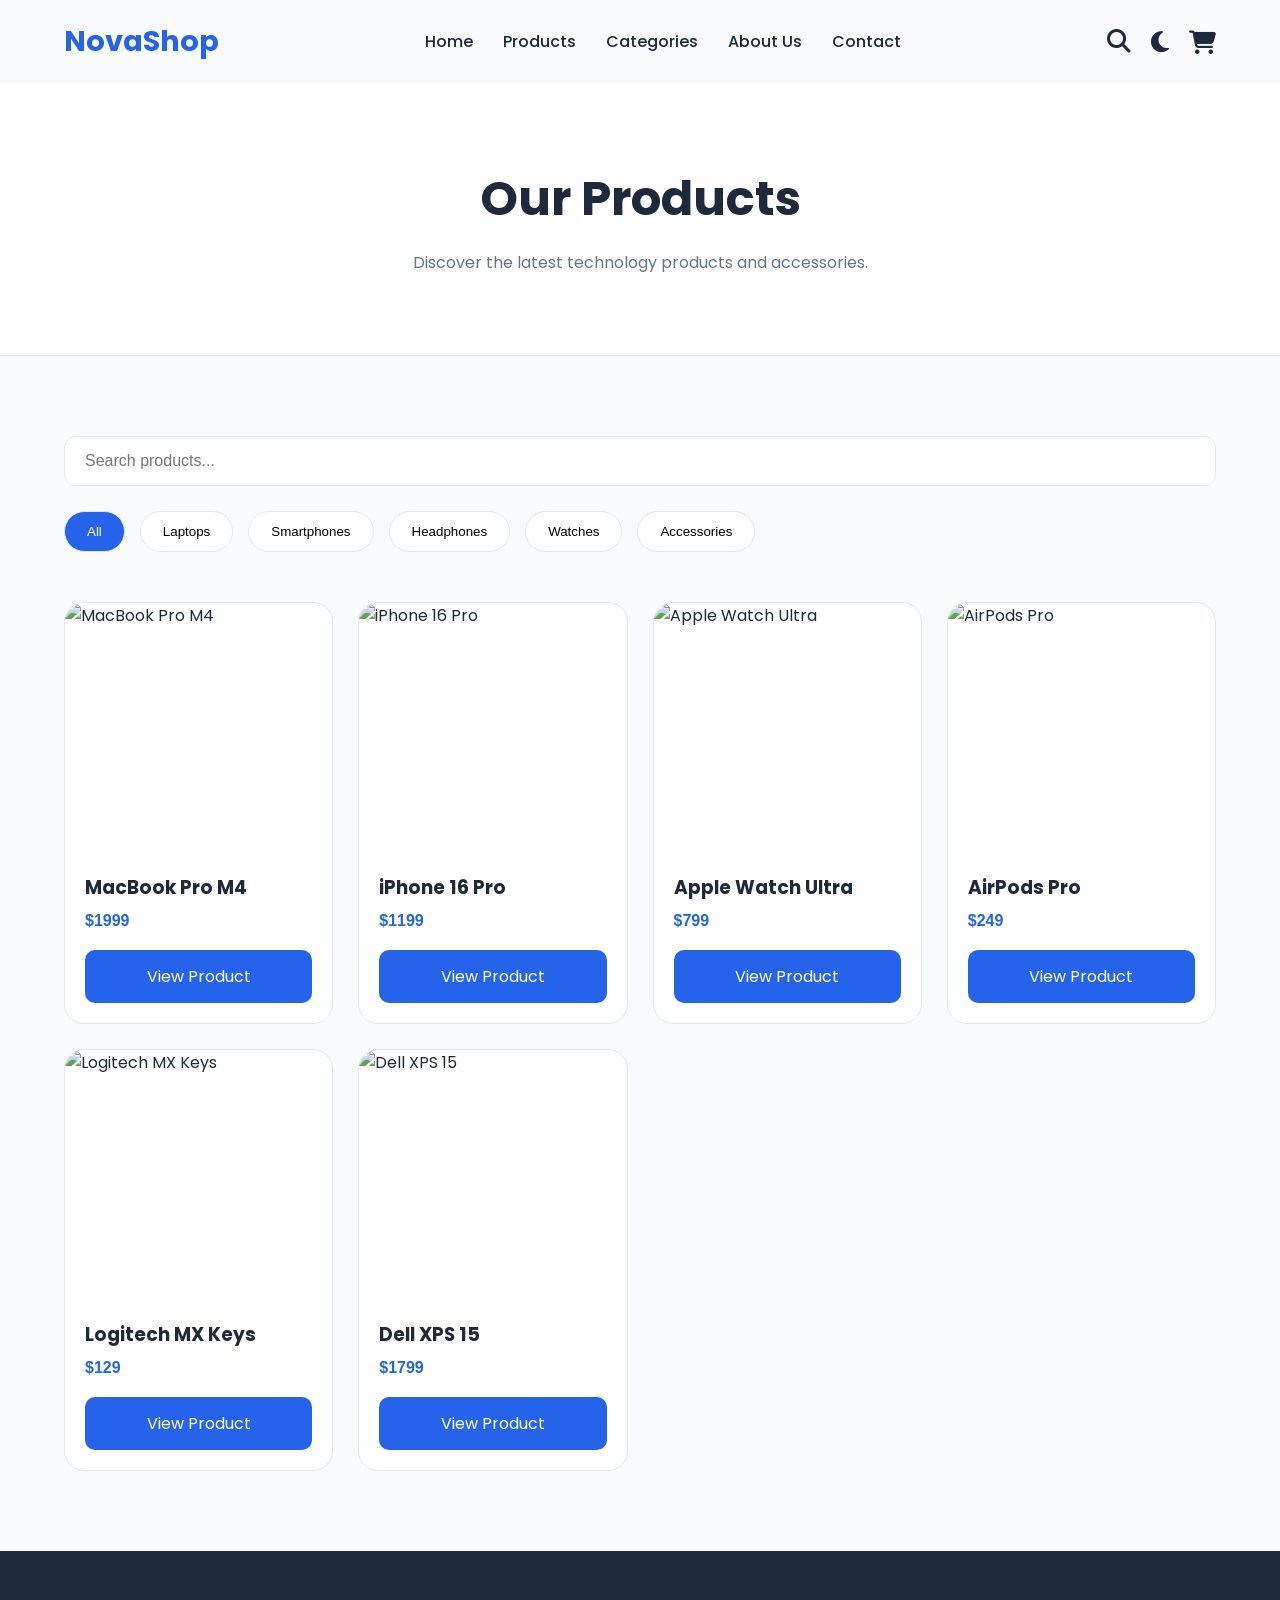
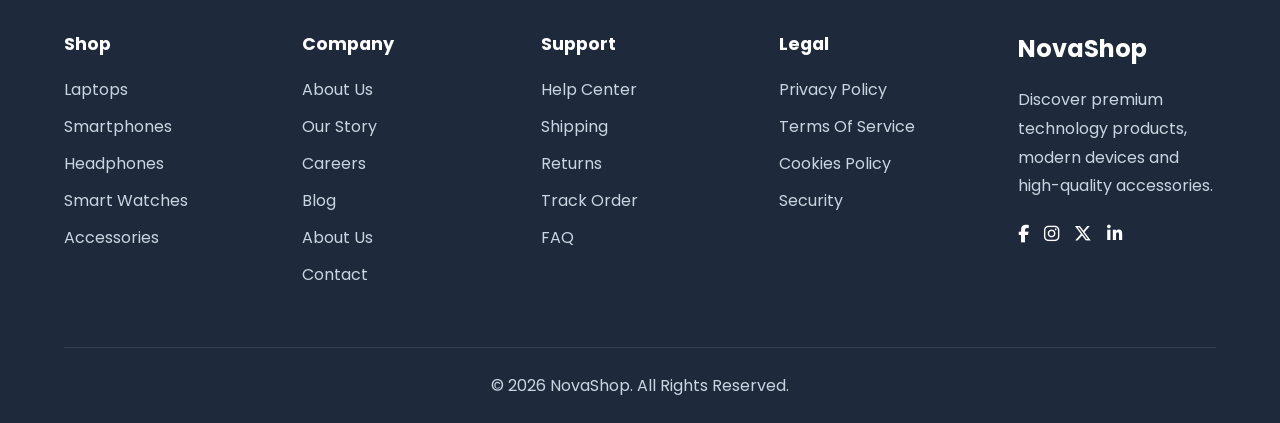
==== commit 86d1d728: "nav: add About Us link to the main navigation menu" ====
--- a/products.html
+++ b/products.html
@@ -29,6 +29,9 @@
     <link rel="stylesheet" href="assets/css/style.css">
     <link rel="stylesheet" href="assets/css/responsive.css">
 
+    <!-- Theme JS (loads early to prevent theme flashing) -->
+    <script src="assets/js/theme.js"></script>
+
 </head>
 
 <body>
@@ -60,6 +63,10 @@
                 </li>
 
                 <li>
+                    <a href="about.html">About Us</a>
+                </li>
+
+                <li>
                     <a href="contact.html">Contact</a>
                 </li>
 
@@ -75,6 +82,10 @@
 
                     <a href="#" class="search-toggle">
                         <i class="fa-solid fa-magnifying-glass"></i>
+                    </a>
+
+                    <a href="#" class="theme-toggle-btn" title="Toggle Theme">
+                        <i class="fa-solid fa-moon"></i>
                     </a>
                     
                     <a href="cart.html" class="cart-icon-wrapper">
@@ -205,7 +216,13 @@
 
                         <li><a href="#">Blog</a></li>
 
-                        <li><a href="contact.html">Contact</a></li>
+                        <li>
+                    <a href="about.html">About Us</a>
+                </li>
+
+                <li>
+                    <a href="contact.html">Contact</a>
+                </li>
 
                     </ul>
 
@@ -300,4 +317,4 @@
     <script src="assets/js/products.js"></script>
     <script src="assets/js/main.js"></script>
 </body>
-</html>+</html>
--- a/assets/css/style.css
+++ b/assets/css/style.css
@@ -27,6 +27,35 @@
     --transition: 0.3s;
 }
 
+/* Dark mode variables */
+.dark-theme {
+    --primary-color: #3b82f6;
+
+    --secondary-color: #f8fafc;
+
+    --background-color: #0f172a;
+
+    --white-color: #1e293b;
+
+    --gray-color: #94a3b8;
+
+    --border-color: #334155;
+}
+
+/* Theme Toggle Button Styling */
+.theme-toggle-btn {
+    display: inline-flex;
+    align-items: center;
+    justify-content: center;
+    cursor: pointer;
+    transition: transform var(--transition), color var(--transition);
+}
+
+.theme-toggle-btn:hover {
+    transform: rotate(30deg) scale(1.1);
+}
+
+
 
 /* GLOBAL STYLES*/
 
@@ -77,7 +106,7 @@
 
     background-color: var(--primary-color);
 
-    color: var(--white-color);
+    color: #ffffff;
 
     border-radius: 10px;
 
@@ -208,6 +237,56 @@
     color: var(--primary-color);
 }
 
+.cart-icon-wrapper {
+    position: relative;
+    display: inline-flex;
+    align-items: center;
+    transition: transform var(--transition);
+}
+
+.cart-icon-wrapper.shake-anim {
+    animation: cartShake 0.4s ease-out;
+}
+
+@keyframes cartShake {
+    0%, 100% { transform: rotate(0) scale(1); }
+    25% { transform: rotate(-10deg) scale(1.15); }
+    75% { transform: rotate(10deg) scale(1.15); }
+}
+
+.cart-count {
+    position: absolute;
+    top: -5px;
+    right: -8px;
+    background-color: #ef4444;
+    color: #ffffff;
+    font-size: 0.7rem;
+    font-weight: 600;
+    min-width: 18px;
+    height: 18px;
+    border-radius: 50%;
+    display: flex;
+    align-items: center;
+    justify-content: center;
+    padding: 0 4px;
+    border: 2px solid var(--white-color);
+    transition: var(--transition);
+    pointer-events: none;
+}
+
+.cart-count.pulse-anim {
+    animation: badgePulse 0.3s ease-out;
+}
+
+@keyframes badgePulse {
+    0%, 100% { transform: scale(1); }
+    50% { transform: scale(1.4); }
+}
+
+.cart-count.hidden {
+    display: none;
+}
+
 .mobile-icons {
 
     display: none;
@@ -270,6 +349,10 @@
 
     font-size: 1rem;
 
+    background-color: var(--white-color);
+
+    color: var(--secondary-color);
+
     outline: none;
 }
 
@@ -384,6 +467,10 @@
 
 .category-card {
 
+    display: block;
+
+    color: var(--secondary-color);
+
     background-color: var(--white-color);
 
     padding: 30px 20px;
@@ -463,6 +550,13 @@
     height: 250px;
 
     object-fit: cover;
+
+    transition: 0.4s;
+}
+
+.product-card:hover img {
+
+    transform: scale(1.05);
 }
 
 .product-info {
@@ -602,6 +696,10 @@
     border: none;
 
     border-radius: 10px;
+
+    background-color: var(--white-color);
+
+    color: var(--secondary-color);
 }
 
 .newsletter-content .btn {
@@ -622,7 +720,7 @@
 
 .footer {
 
-    background-color: var(--secondary-color);
+    background-color: #1e293b;
 
     color: white;
 
